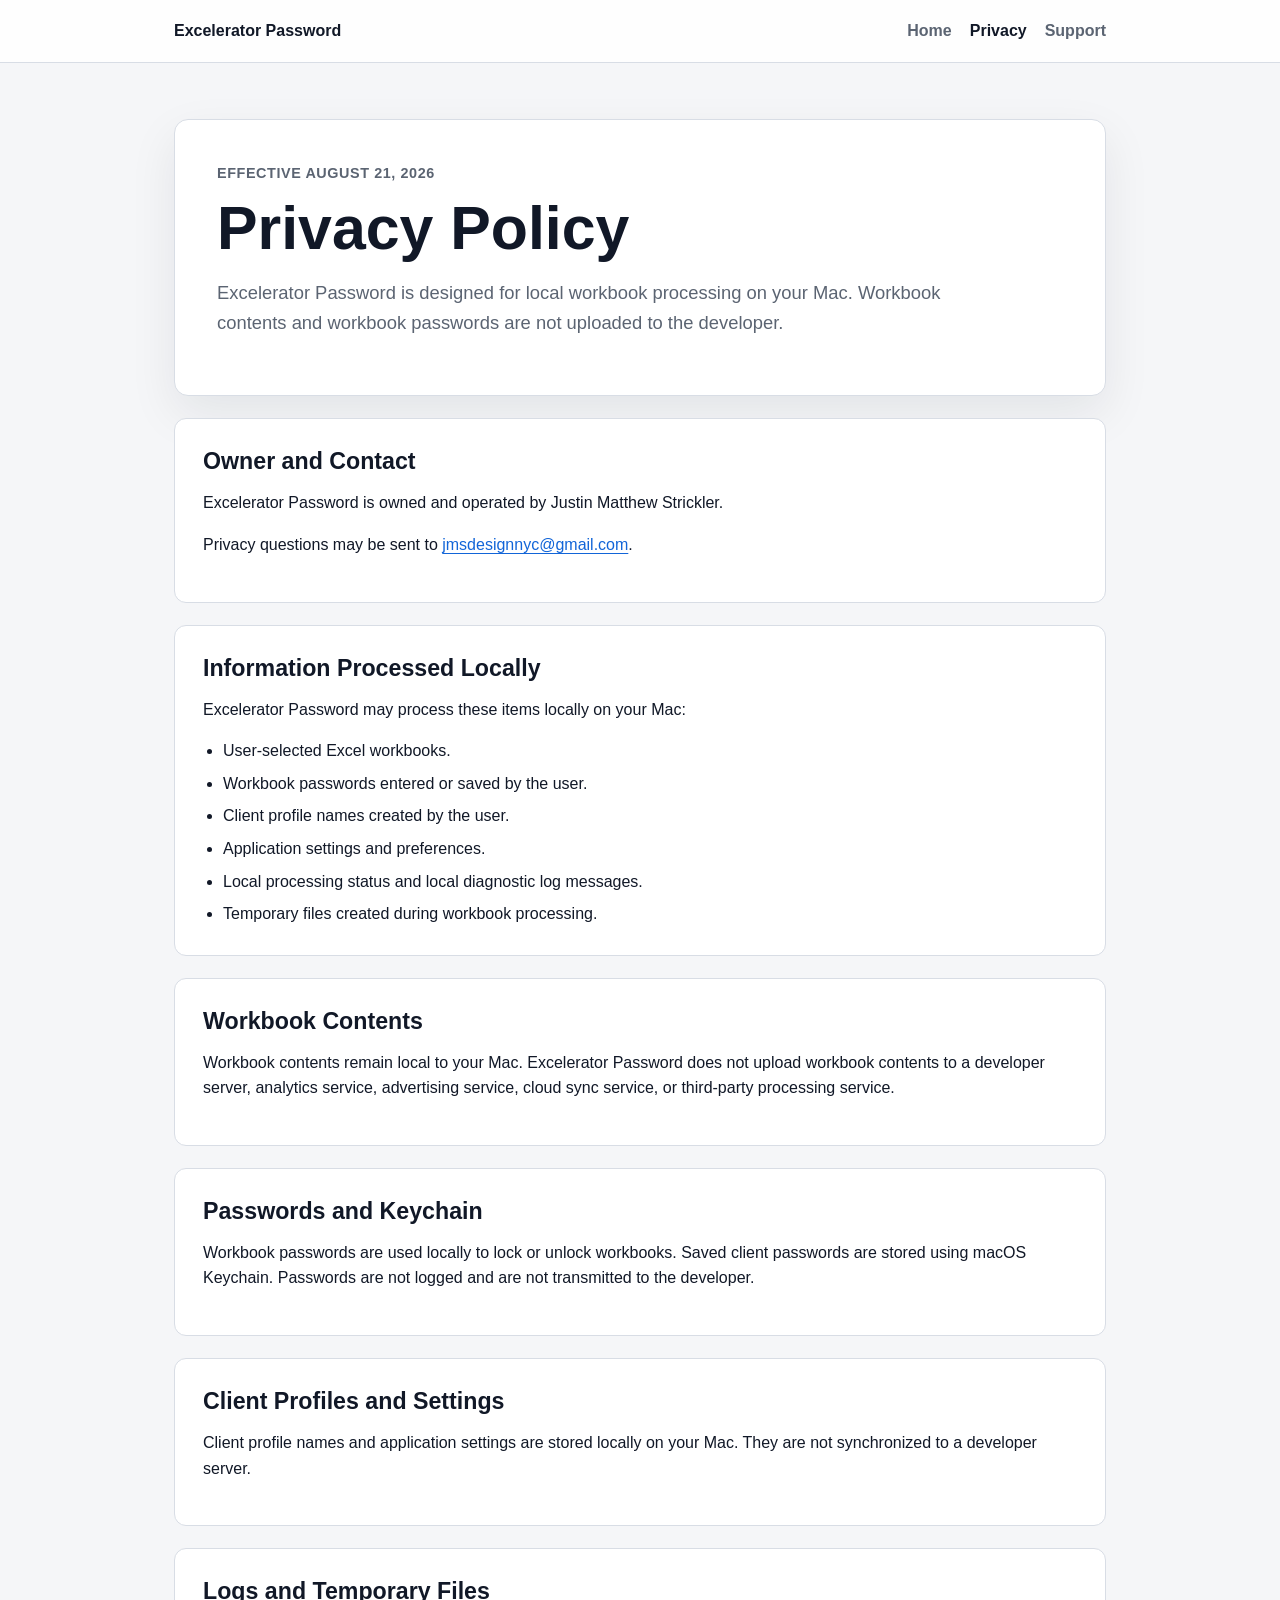
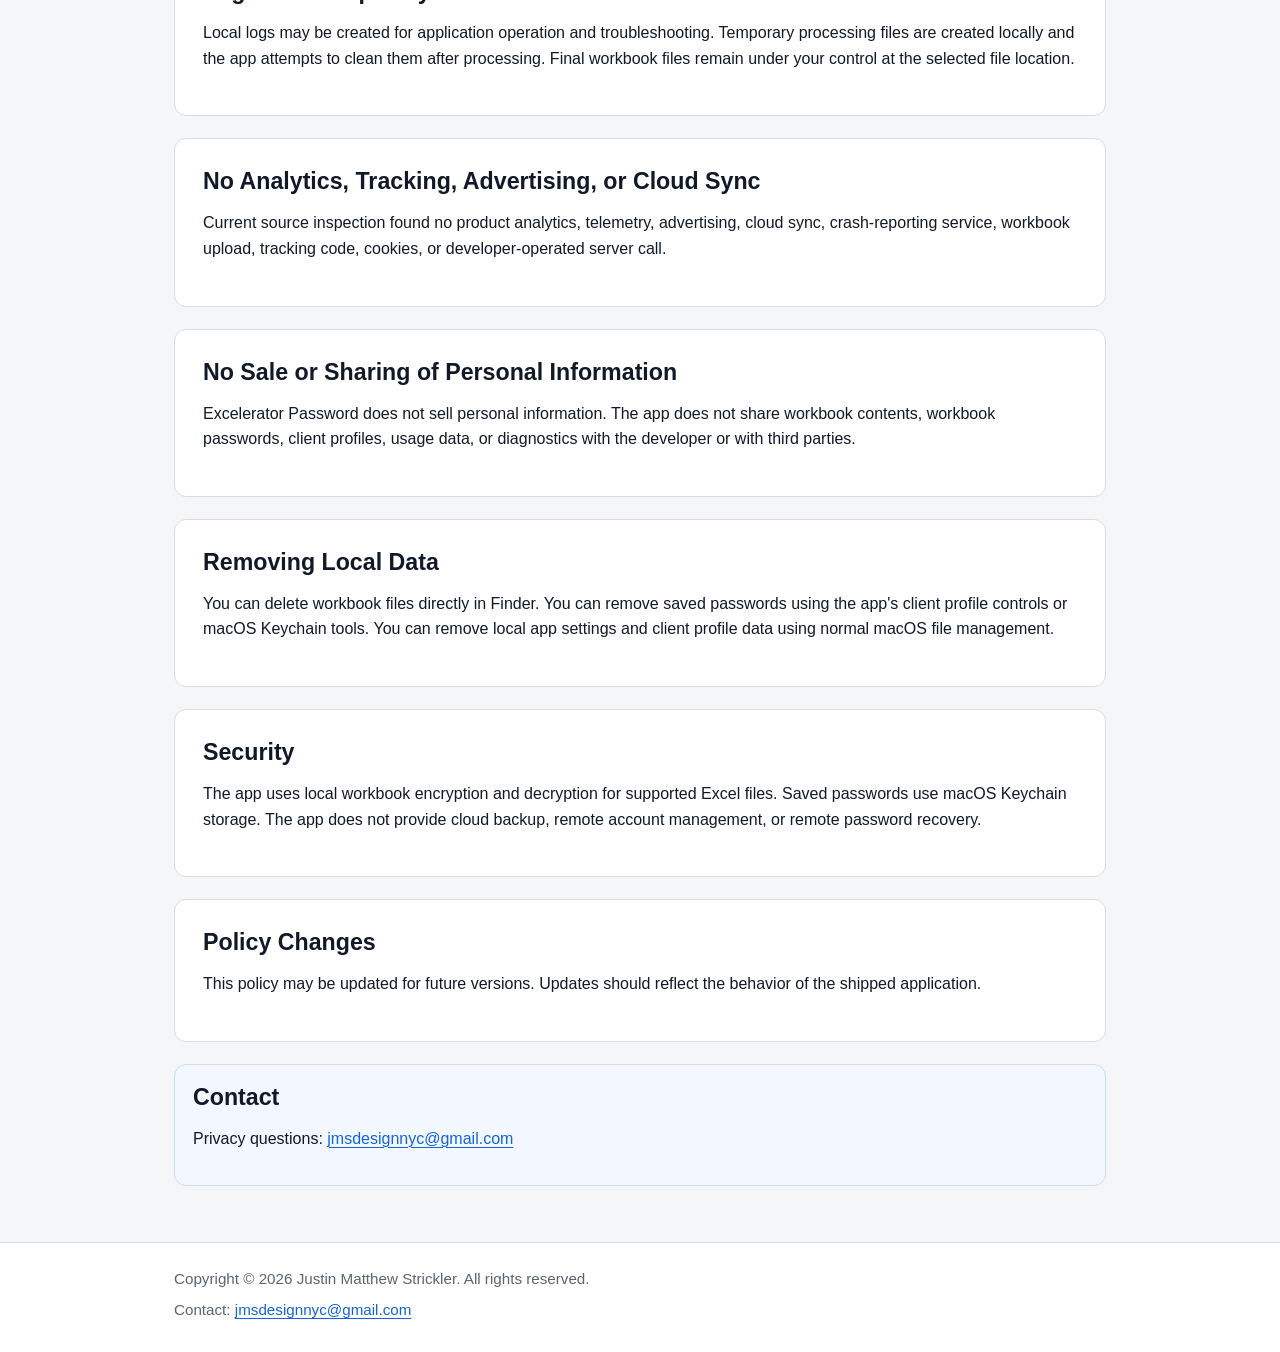
==== privacy/index.html @ f118a332 "Publish Excelerator Password privacy and support pages" ====
<!doctype html>
<html lang="en">
  <head>
    <meta charset="utf-8">
    <meta name="viewport" content="width=device-width, initial-scale=1">
    <title>Privacy Policy | Excelerator Password</title>
    <meta name="description" content="Privacy Policy for Excelerator Password.">
    <link rel="stylesheet" href="../assets/styles.css">
  </head>
  <body>
    <header class="site-header">
      <nav class="nav" aria-label="Primary navigation">
        <a class="brand" href="../">Excelerator Password</a>
        <div class="nav-links">
          <a href="../">Home</a>
          <a href="./" aria-current="page">Privacy</a>
          <a href="../support/">Support</a>
        </div>
      </nav>
    </header>

    <main>
      <section class="hero">
        <p class="eyebrow">Effective August 21, 2026</p>
        <h1>Privacy Policy</h1>
        <p class="lede">Excelerator Password is designed for local workbook processing on your Mac. Workbook contents and workbook passwords are not uploaded to the developer.</p>
      </section>

      <section class="section">
        <h2>Owner and Contact</h2>
        <p>Excelerator Password is owned and operated by Justin Matthew Strickler.</p>
        <p>Privacy questions may be sent to <a href="mailto:jmsdesignnyc@gmail.com">jmsdesignnyc@gmail.com</a>.</p>
      </section>

      <section class="section">
        <h2>Information Processed Locally</h2>
        <p>Excelerator Password may process these items locally on your Mac:</p>
        <ul>
          <li>User-selected Excel workbooks.</li>
          <li>Workbook passwords entered or saved by the user.</li>
          <li>Client profile names created by the user.</li>
          <li>Application settings and preferences.</li>
          <li>Local processing status and local diagnostic log messages.</li>
          <li>Temporary files created during workbook processing.</li>
        </ul>
      </section>

      <section class="section">
        <h2>Workbook Contents</h2>
        <p>Workbook contents remain local to your Mac. Excelerator Password does not upload workbook contents to a developer server, analytics service, advertising service, cloud sync service, or third-party processing service.</p>
      </section>

      <section class="section">
        <h2>Passwords and Keychain</h2>
        <p>Workbook passwords are used locally to lock or unlock workbooks. Saved client passwords are stored using macOS Keychain. Passwords are not logged and are not transmitted to the developer.</p>
      </section>

      <section class="section">
        <h2>Client Profiles and Settings</h2>
        <p>Client profile names and application settings are stored locally on your Mac. They are not synchronized to a developer server.</p>
      </section>

      <section class="section">
        <h2>Logs and Temporary Files</h2>
        <p>Local logs may be created for application operation and troubleshooting. Temporary processing files are created locally and the app attempts to clean them after processing. Final workbook files remain under your control at the selected file location.</p>
      </section>

      <section class="section">
        <h2>No Analytics, Tracking, Advertising, or Cloud Sync</h2>
        <p>Current source inspection found no product analytics, telemetry, advertising, cloud sync, crash-reporting service, workbook upload, tracking code, cookies, or developer-operated server call.</p>
      </section>

      <section class="section">
        <h2>No Sale or Sharing of Personal Information</h2>
        <p>Excelerator Password does not sell personal information. The app does not share workbook contents, workbook passwords, client profiles, usage data, or diagnostics with the developer or with third parties.</p>
      </section>

      <section class="section">
        <h2>Removing Local Data</h2>
        <p>You can delete workbook files directly in Finder. You can remove saved passwords using the app's client profile controls or macOS Keychain tools. You can remove local app settings and client profile data using normal macOS file management.</p>
      </section>

      <section class="section">
        <h2>Security</h2>
        <p>The app uses local workbook encryption and decryption for supported Excel files. Saved passwords use macOS Keychain storage. The app does not provide cloud backup, remote account management, or remote password recovery.</p>
      </section>

      <section class="section">
        <h2>Policy Changes</h2>
        <p>This policy may be updated for future versions. Updates should reflect the behavior of the shipped application.</p>
      </section>

      <section class="callout">
        <h2>Contact</h2>
        <p>Privacy questions: <a href="mailto:jmsdesignnyc@gmail.com">jmsdesignnyc@gmail.com</a></p>
      </section>
    </main>

    <footer class="site-footer">
      <div class="footer-inner">
        <p>Copyright © 2026 Justin Matthew Strickler. All rights reserved.</p>
        <p>Contact: <a href="mailto:jmsdesignnyc@gmail.com">jmsdesignnyc@gmail.com</a></p>
      </div>
    </footer>
  </body>
</html>
---- assets/styles.css ----
:root {
  color-scheme: light;
  --bg: #f5f6f8;
  --surface: #ffffff;
  --surface-soft: #f9fafb;
  --text: #111827;
  --muted: #5b6472;
  --border: #d8dde5;
  --accent: #1265d8;
  --accent-strong: #0d4fb0;
  --shadow: 0 18px 48px rgba(17, 24, 39, 0.08);
}

* {
  box-sizing: border-box;
}

html {
  font-size: 16px;
}

body {
  margin: 0;
  background: var(--bg);
  color: var(--text);
  font-family: -apple-system, BlinkMacSystemFont, "Segoe UI", sans-serif;
  line-height: 1.6;
}

a {
  color: var(--accent);
  text-decoration-thickness: 0.08em;
  text-underline-offset: 0.18em;
}

a:hover {
  color: var(--accent-strong);
}

a:focus-visible {
  outline: 3px solid rgba(18, 101, 216, 0.35);
  outline-offset: 3px;
  border-radius: 6px;
}

.site-header {
  border-bottom: 1px solid var(--border);
  background: rgba(255, 255, 255, 0.88);
}

.nav {
  width: min(100%, 980px);
  margin: 0 auto;
  padding: 18px 24px;
  display: flex;
  align-items: center;
  justify-content: space-between;
  gap: 18px;
}

.brand {
  color: var(--text);
  font-weight: 700;
  text-decoration: none;
}

.nav-links {
  display: flex;
  gap: 18px;
  flex-wrap: wrap;
}

.nav-links a {
  color: var(--muted);
  font-weight: 600;
  text-decoration: none;
}

.nav-links a[aria-current="page"] {
  color: var(--text);
}

main {
  width: min(100%, 980px);
  margin: 0 auto;
  padding: 56px 24px;
}

.hero {
  padding: 42px;
  background: var(--surface);
  border: 1px solid var(--border);
  border-radius: 14px;
  box-shadow: var(--shadow);
}

.eyebrow {
  margin: 0 0 12px;
  color: var(--muted);
  font-size: 0.9rem;
  font-weight: 700;
  letter-spacing: 0.04em;
  text-transform: uppercase;
}

h1 {
  margin: 0 0 18px;
  font-size: clamp(2rem, 6vw, 3.8rem);
  line-height: 1.05;
}

h2 {
  margin: 0 0 14px;
  font-size: 1.45rem;
  line-height: 1.25;
}

h3 {
  margin: 0 0 10px;
  font-size: 1.1rem;
}

p {
  margin: 0 0 16px;
}

.lede {
  max-width: 760px;
  color: var(--muted);
  font-size: 1.15rem;
}

.actions {
  display: flex;
  gap: 12px;
  flex-wrap: wrap;
  margin-top: 28px;
}

.button {
  display: inline-flex;
  align-items: center;
  justify-content: center;
  min-height: 44px;
  padding: 10px 16px;
  border-radius: 10px;
  background: var(--accent);
  color: #ffffff;
  font-weight: 700;
  text-decoration: none;
}

.button:hover {
  color: #ffffff;
  background: var(--accent-strong);
}

.button.secondary {
  background: var(--surface-soft);
  color: var(--text);
  border: 1px solid var(--border);
}

.button.secondary:hover {
  color: var(--text);
  border-color: #b9c2cf;
}

.grid {
  display: grid;
  grid-template-columns: repeat(3, minmax(0, 1fr));
  gap: 18px;
  margin-top: 28px;
}

.card,
.section {
  background: var(--surface);
  border: 1px solid var(--border);
  border-radius: 12px;
}

.card {
  padding: 22px;
}

.section {
  margin-top: 22px;
  padding: 28px;
}

.section ul {
  margin: 0;
  padding-left: 1.25rem;
}

.section li + li {
  margin-top: 7px;
}

.meta {
  color: var(--muted);
  font-size: 0.95rem;
}

.callout {
  margin-top: 22px;
  padding: 18px;
  border: 1px solid #cdddf5;
  border-radius: 12px;
  background: #f3f7ff;
}

.site-footer {
  border-top: 1px solid var(--border);
  background: var(--surface);
}

.footer-inner {
  width: min(100%, 980px);
  margin: 0 auto;
  padding: 24px;
  color: var(--muted);
  font-size: 0.95rem;
}

.footer-inner p {
  margin: 0 0 6px;
}

@media (max-width: 720px) {
  .nav {
    align-items: flex-start;
    flex-direction: column;
  }

  main {
    padding: 32px 18px;
  }

  .hero {
    padding: 28px;
  }

  .grid {
    grid-template-columns: 1fr;
  }
}
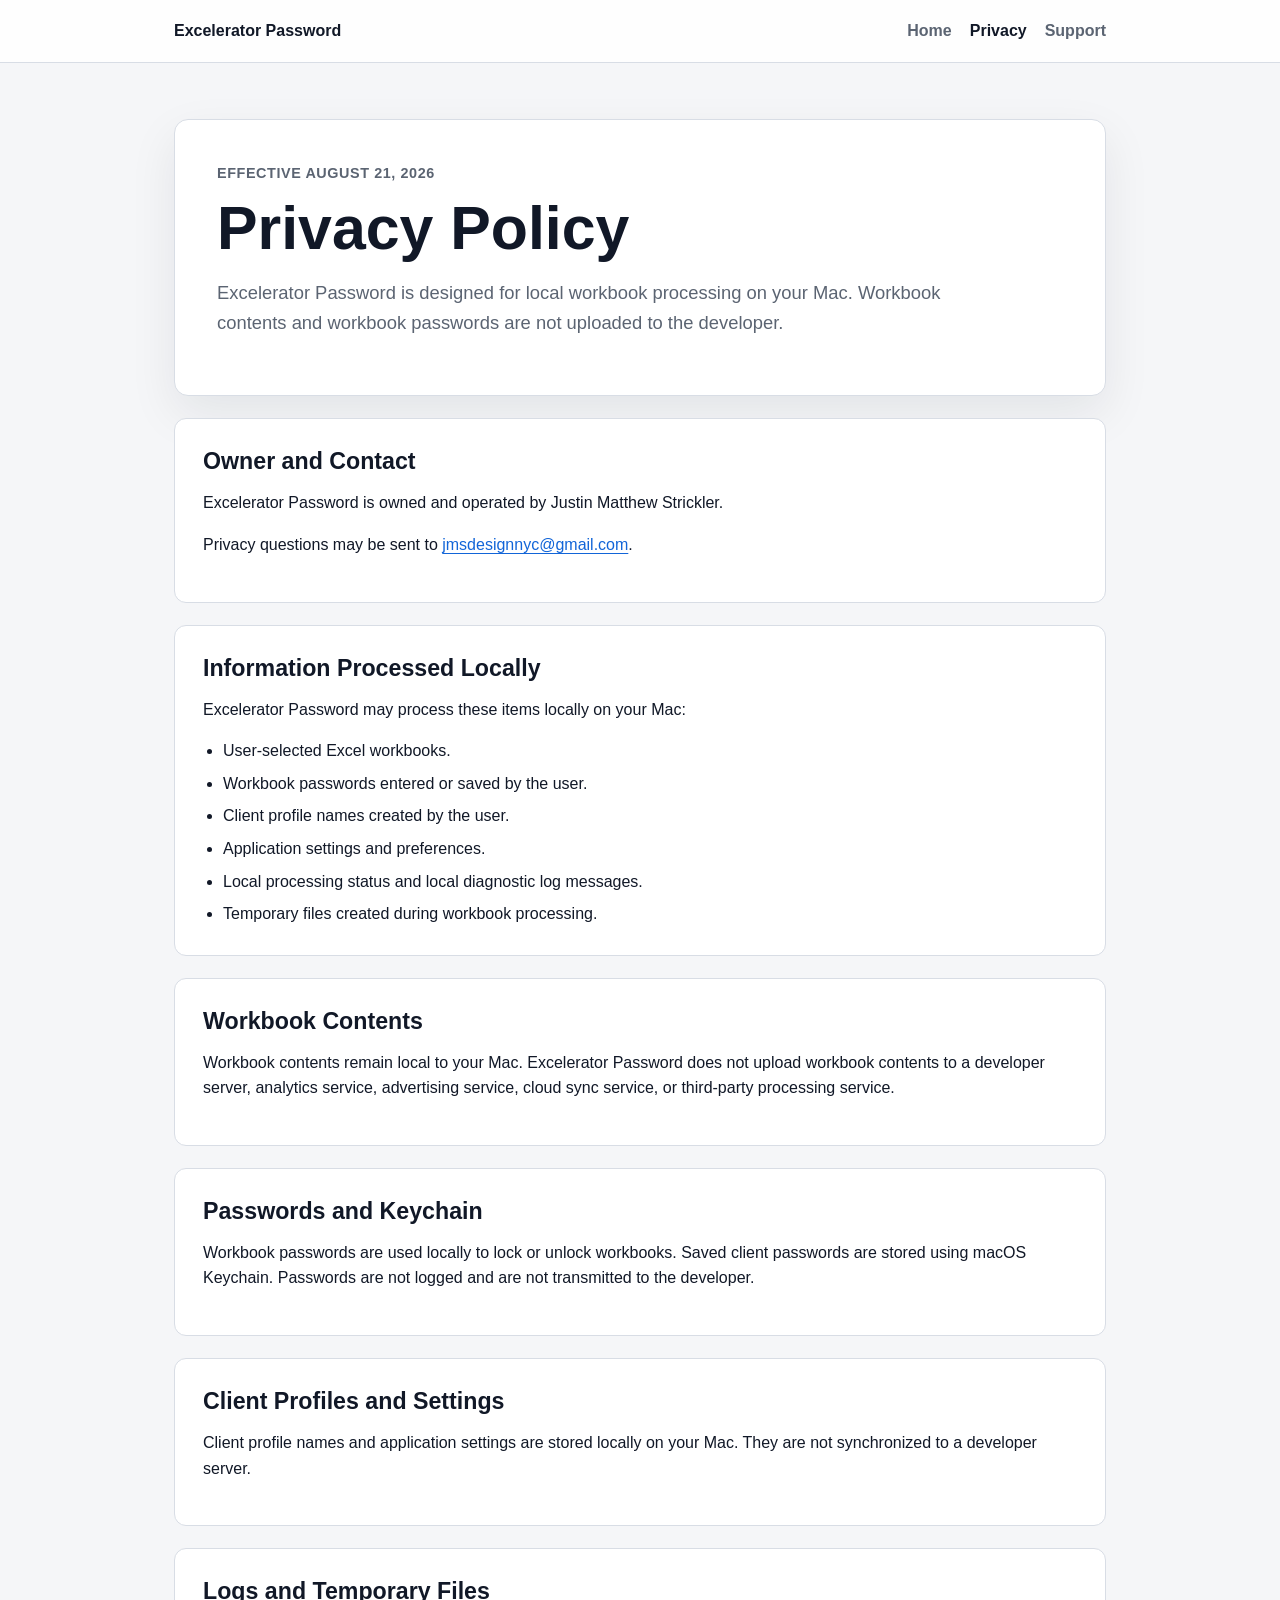
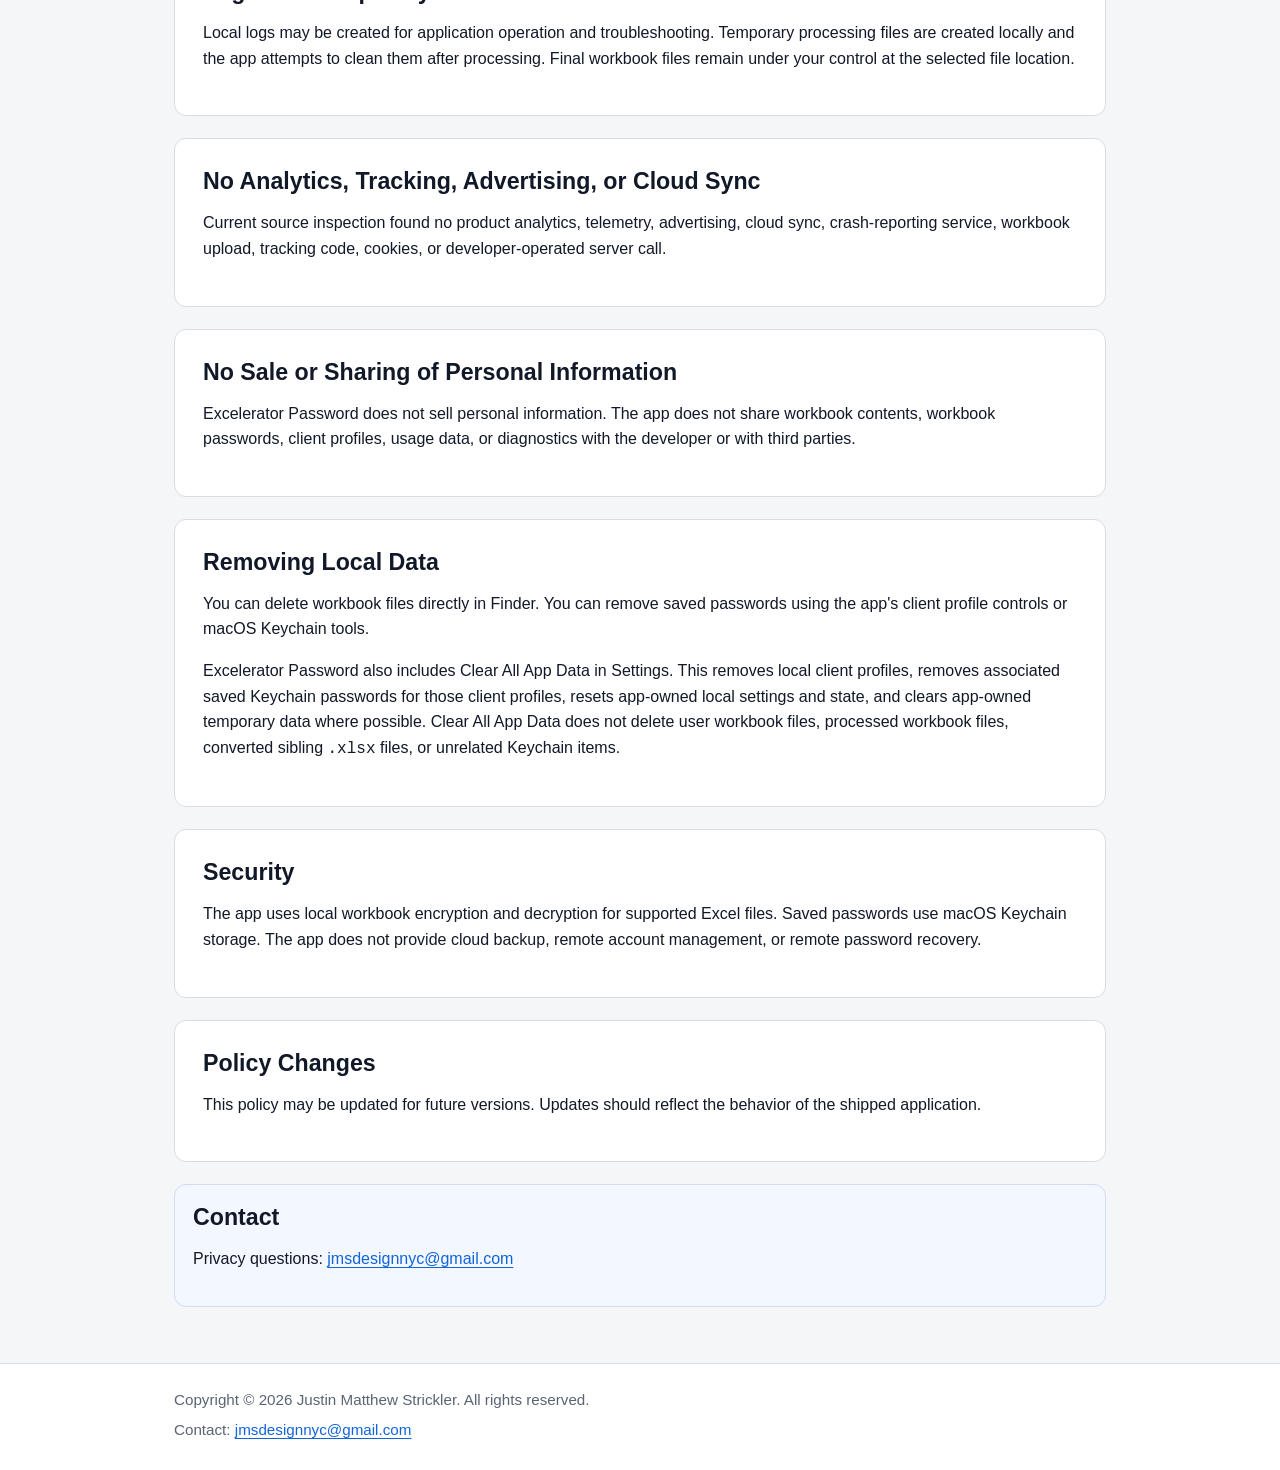
==== commit f1420b63: "Update privacy and support for full reset" ====
--- a/privacy/index.html
+++ b/privacy/index.html
@@ -77,7 +77,8 @@
 
       <section class="section">
         <h2>Removing Local Data</h2>
-        <p>You can delete workbook files directly in Finder. You can remove saved passwords using the app's client profile controls or macOS Keychain tools. You can remove local app settings and client profile data using normal macOS file management.</p>
+        <p>You can delete workbook files directly in Finder. You can remove saved passwords using the app's client profile controls or macOS Keychain tools.</p>
+        <p>Excelerator Password also includes Clear All App Data in Settings. This removes local client profiles, removes associated saved Keychain passwords for those client profiles, resets app-owned local settings and state, and clears app-owned temporary data where possible. Clear All App Data does not delete user workbook files, processed workbook files, converted sibling <code>.xlsx</code> files, or unrelated Keychain items.</p>
       </section>
 
       <section class="section">
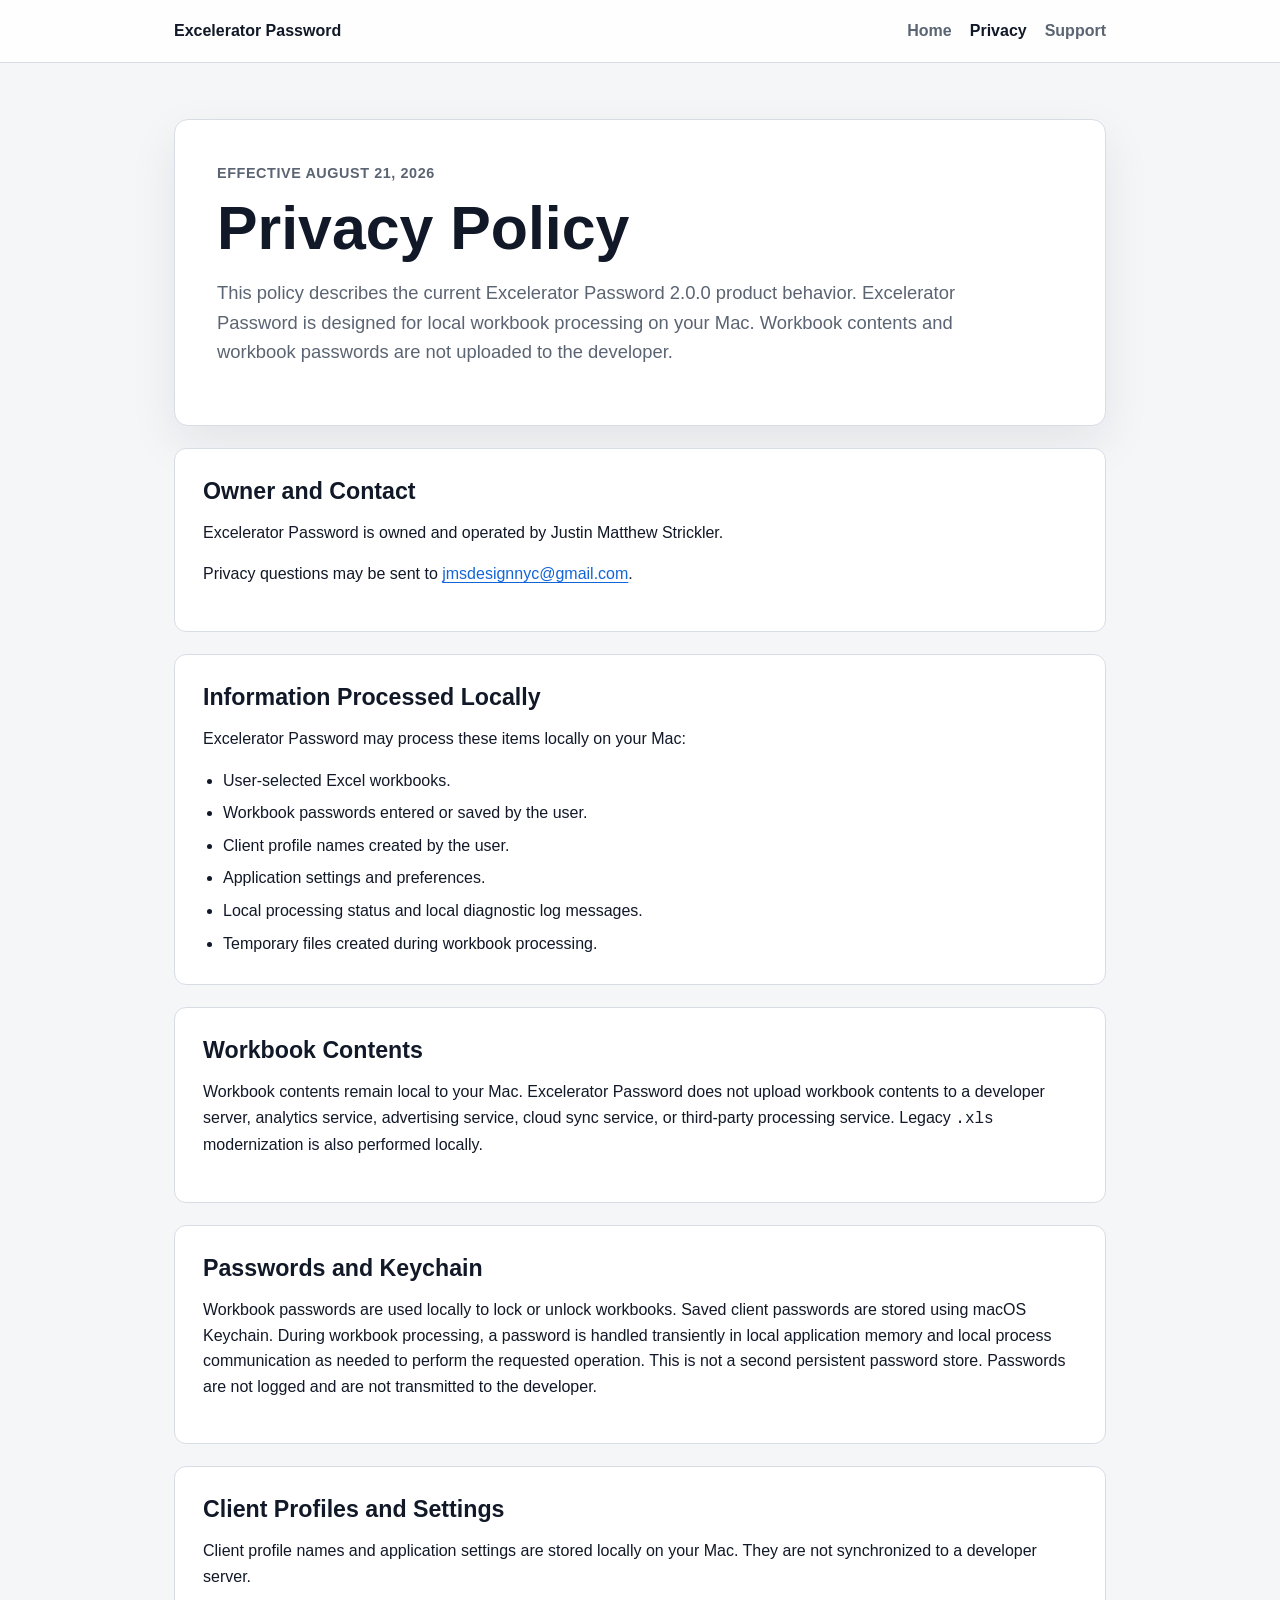
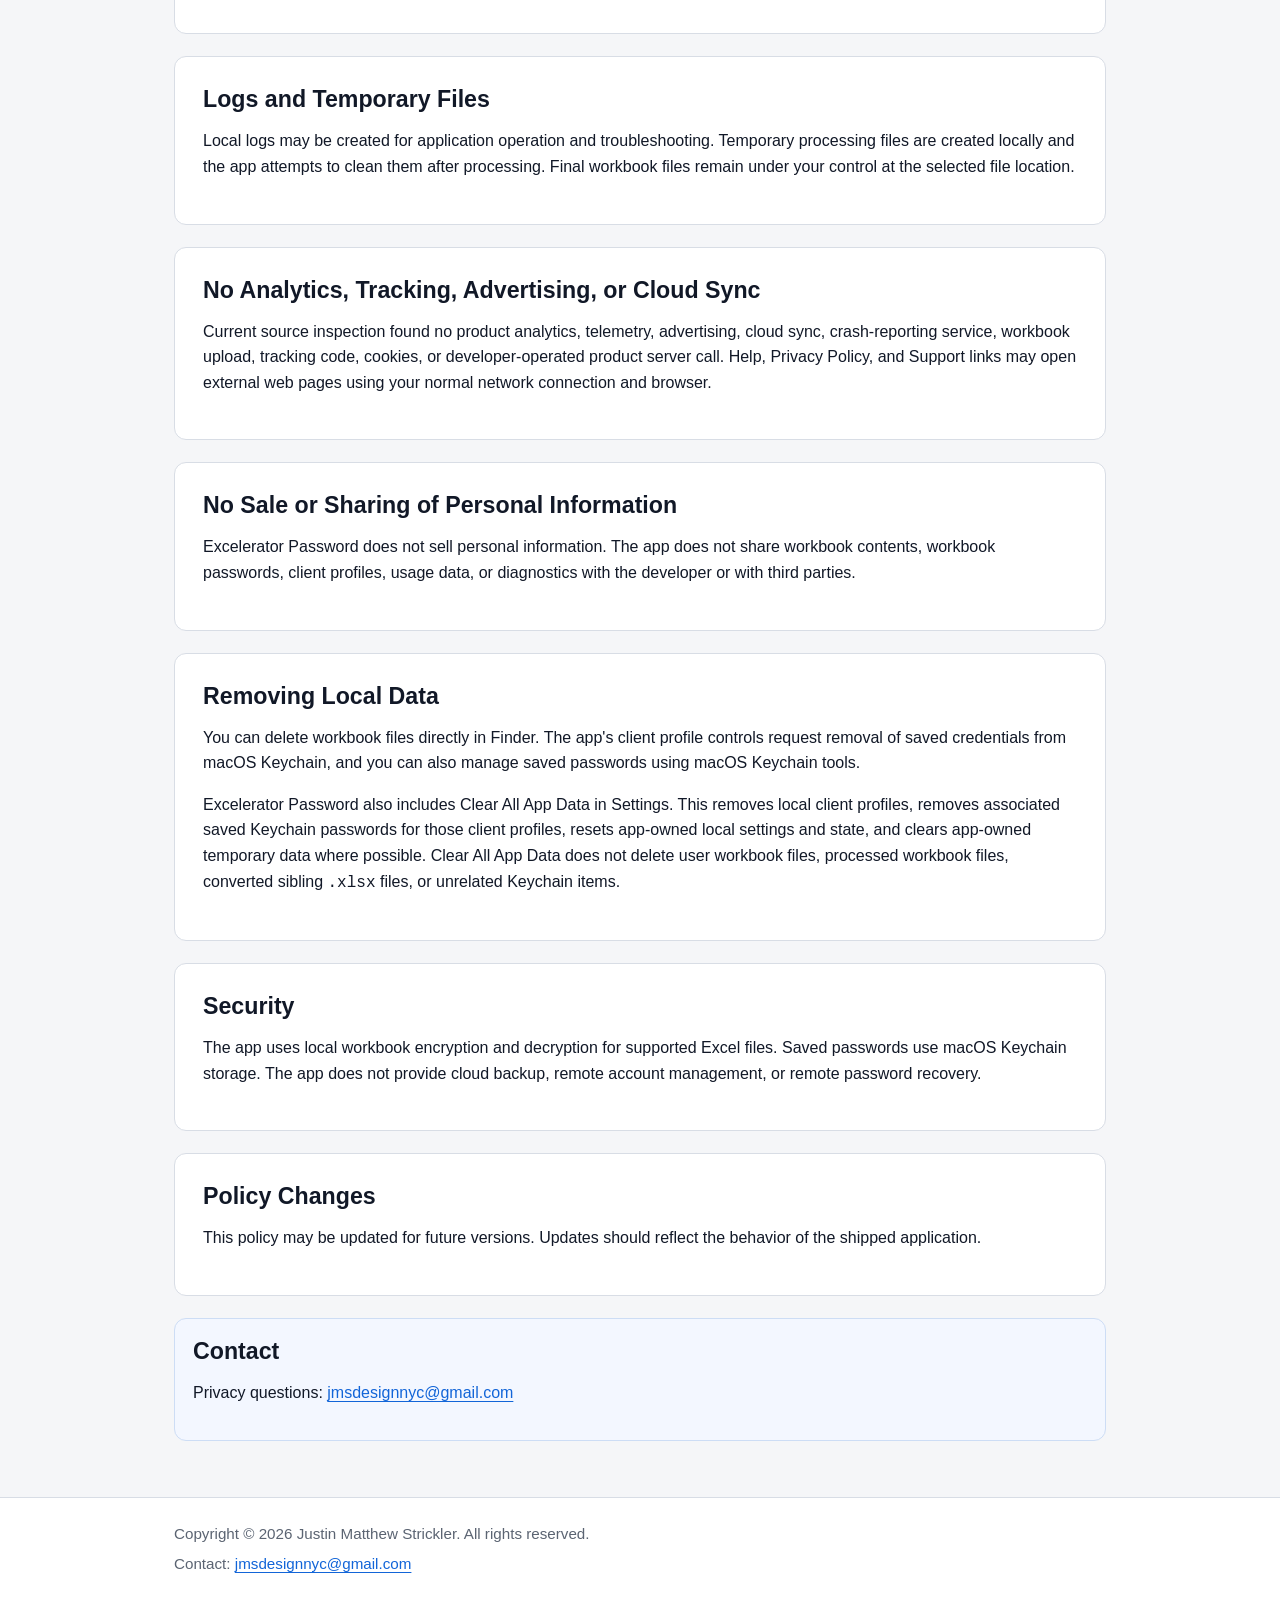
==== commit c03e44c6: "Reconcile privacy and support for Excelerator Password 2.0" ====
--- a/privacy/index.html
+++ b/privacy/index.html
@@ -23,7 +23,7 @@
       <section class="hero">
         <p class="eyebrow">Effective August 21, 2026</p>
         <h1>Privacy Policy</h1>
-        <p class="lede">Excelerator Password is designed for local workbook processing on your Mac. Workbook contents and workbook passwords are not uploaded to the developer.</p>
+        <p class="lede">This policy describes the current Excelerator Password 2.0.0 product behavior. Excelerator Password is designed for local workbook processing on your Mac. Workbook contents and workbook passwords are not uploaded to the developer.</p>
       </section>
 
       <section class="section">
@@ -47,12 +47,12 @@
 
       <section class="section">
         <h2>Workbook Contents</h2>
-        <p>Workbook contents remain local to your Mac. Excelerator Password does not upload workbook contents to a developer server, analytics service, advertising service, cloud sync service, or third-party processing service.</p>
+        <p>Workbook contents remain local to your Mac. Excelerator Password does not upload workbook contents to a developer server, analytics service, advertising service, cloud sync service, or third-party processing service. Legacy <code>.xls</code> modernization is also performed locally.</p>
       </section>
 
       <section class="section">
         <h2>Passwords and Keychain</h2>
-        <p>Workbook passwords are used locally to lock or unlock workbooks. Saved client passwords are stored using macOS Keychain. Passwords are not logged and are not transmitted to the developer.</p>
+        <p>Workbook passwords are used locally to lock or unlock workbooks. Saved client passwords are stored using macOS Keychain. During workbook processing, a password is handled transiently in local application memory and local process communication as needed to perform the requested operation. This is not a second persistent password store. Passwords are not logged and are not transmitted to the developer.</p>
       </section>
 
       <section class="section">
@@ -67,7 +67,7 @@
 
       <section class="section">
         <h2>No Analytics, Tracking, Advertising, or Cloud Sync</h2>
-        <p>Current source inspection found no product analytics, telemetry, advertising, cloud sync, crash-reporting service, workbook upload, tracking code, cookies, or developer-operated server call.</p>
+        <p>Current source inspection found no product analytics, telemetry, advertising, cloud sync, crash-reporting service, workbook upload, tracking code, cookies, or developer-operated product server call. Help, Privacy Policy, and Support links may open external web pages using your normal network connection and browser.</p>
       </section>
 
       <section class="section">
@@ -77,7 +77,7 @@
 
       <section class="section">
         <h2>Removing Local Data</h2>
-        <p>You can delete workbook files directly in Finder. You can remove saved passwords using the app's client profile controls or macOS Keychain tools.</p>
+        <p>You can delete workbook files directly in Finder. The app's client profile controls request removal of saved credentials from macOS Keychain, and you can also manage saved passwords using macOS Keychain tools.</p>
         <p>Excelerator Password also includes Clear All App Data in Settings. This removes local client profiles, removes associated saved Keychain passwords for those client profiles, resets app-owned local settings and state, and clears app-owned temporary data where possible. Clear All App Data does not delete user workbook files, processed workbook files, converted sibling <code>.xlsx</code> files, or unrelated Keychain items.</p>
       </section>
 
